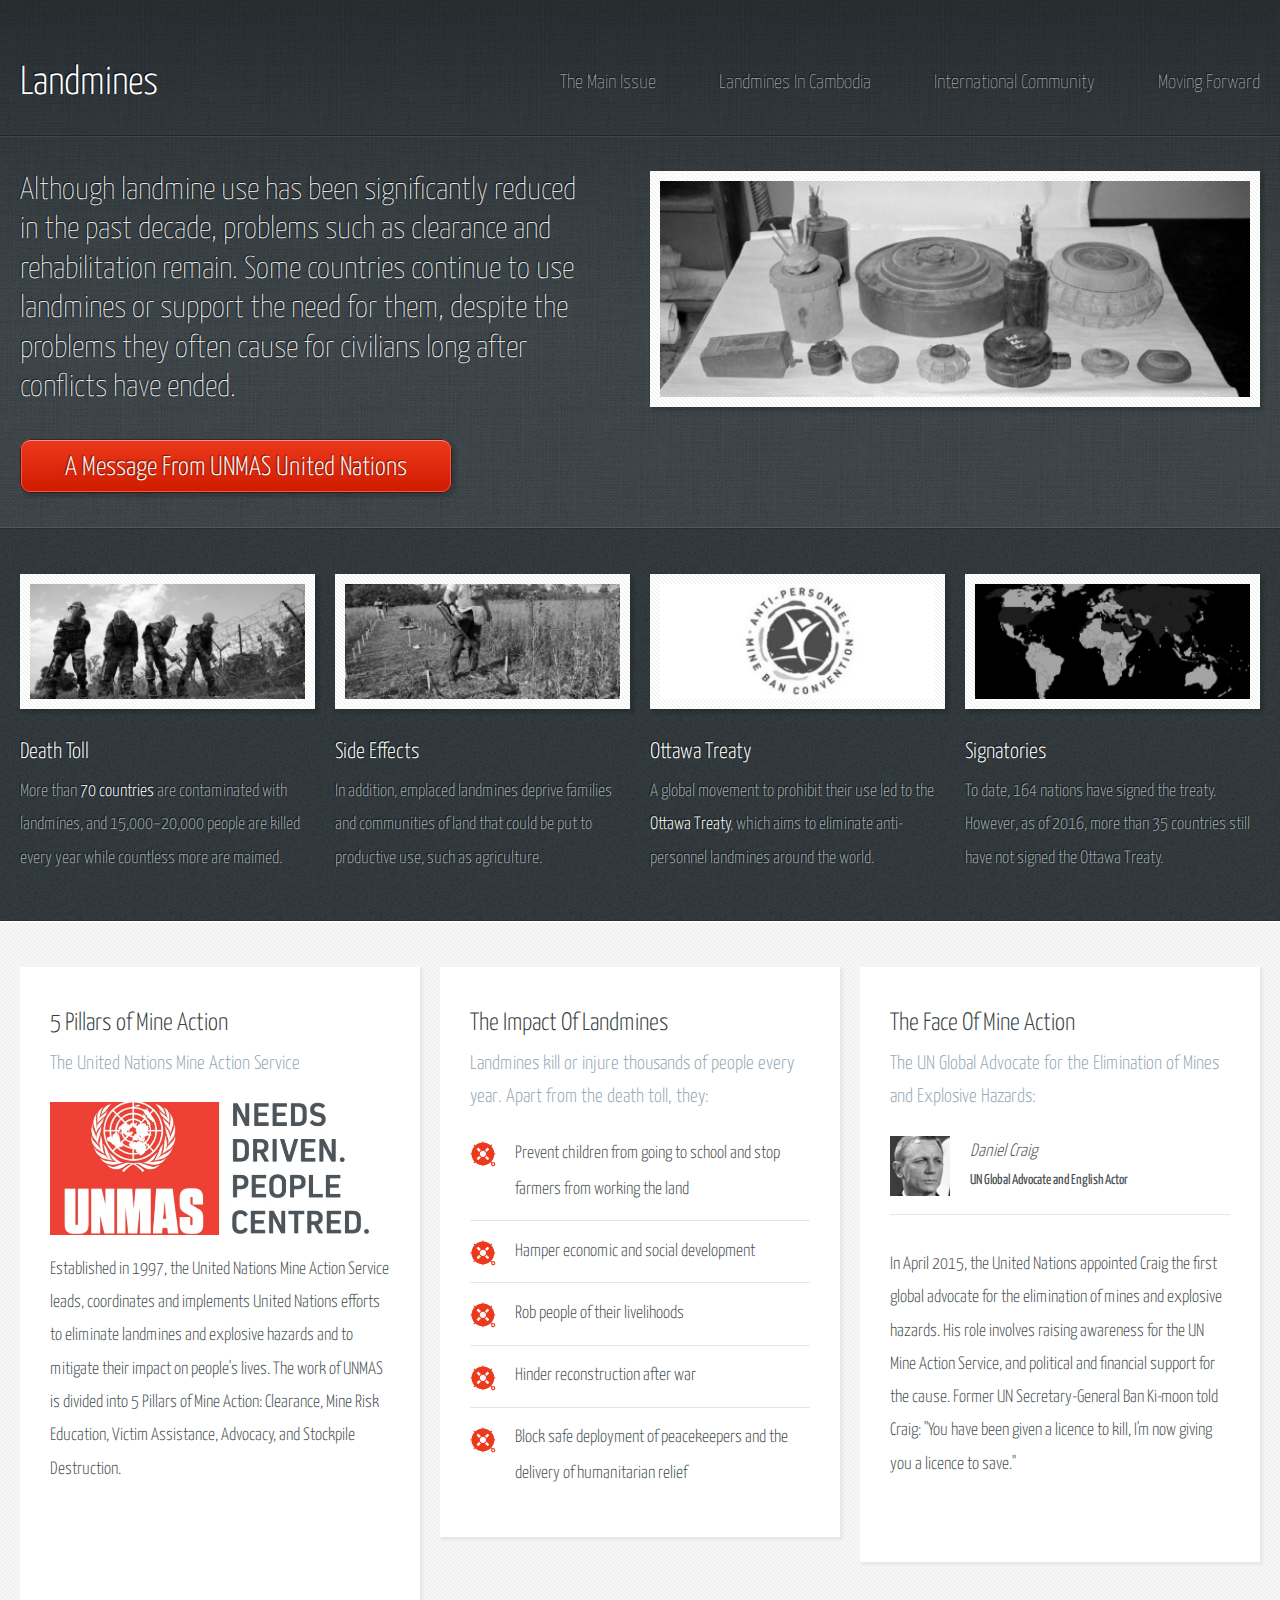
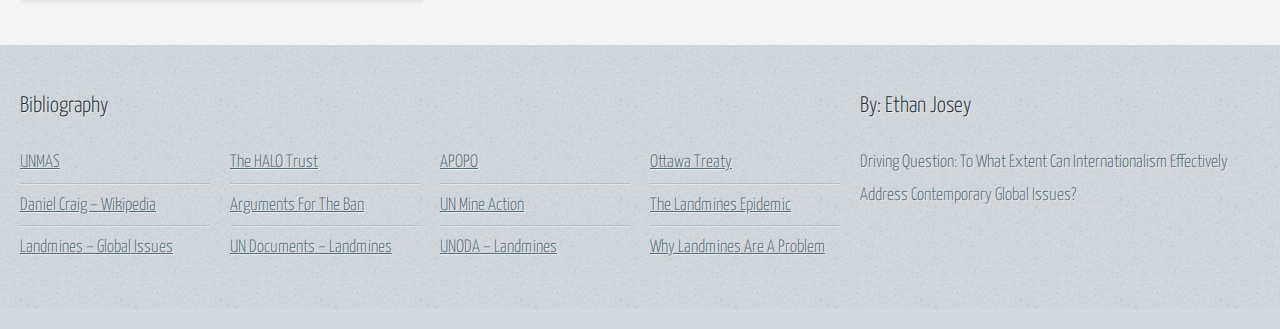
==== index.html @ 66ff3d26 "Add files via upload" ====
<!DOCTYPE HTML>
<html>
	<head>
		<title>Solving World Issues | Landmines</title>
		<meta charset="utf-8" />
		<meta name="viewport" content="width=device-width, initial-scale=1, user-scalable=no" />
		<link rel="stylesheet" href="assets/css/main.css" />
	</head>
	<body>
		<div id="page-wrapper">

			<!-- Header -->
				<section id="header">
					<div class="container">
						<div class="row">
							<div class="col-12">

								<!-- Logo -->
									<h1><a href="index.html" id="logo">Landmines</a></h1>

								<!-- Nav -->
									<nav id="nav">
										<a href="the-main-issue.html">The Main Issue</a>
										<a href="landmines-in-cambodia.html">Landmines In Cambodia</a>
										<a href="international-community.html">International Community</a>
										<a href="moving-forward.html">Moving Forward</a>
									</nav>

							</div>
						</div>
					</div>
					<div id="banner">
						<div class="container">
							<div class="row">
								<div class="col-6 col-12-medium">

									<!-- Banner Copy -->
										<p>Although landmine use has been significantly reduced in the past decade, problems such as clearance and rehabilitation remain. Some countries continue to use landmines or support the need for them, despite the problems they often cause for civilians long after conflicts have ended. </p>
										<a href="https://youtu.be/LcWiyvxpkwE" class="button-large">A Message From UNMAS United Nations</a>

								</div>
								<div class="col-6 col-12-medium imp-medium">

									<!-- Banner Image -->
										<a href="#" class="bordered-feature-image"><img src="images/banner.jpg" alt="" /></a>

								</div>
							</div>
						</div>
					</div>
				</section>

			<!-- Features -->
				<section id="features">
					<div class="container">
						<div class="row">
							<div class="col-3 col-6-medium col-12-small">

								<!-- Feature #1 -->
									<section>
										<a href="#" class="bordered-feature-image"><img src="images/pic01.jpg" alt="" /></a>
										<h2>Death Toll</h2>
										<p>
											More than <strong>70 countries</strong> are contaminated with landmines, and 15,000–20,000 people are killed every year while countless more are maimed.
										</p>
									</section>

							</div>
							<div class="col-3 col-6-medium col-12-small">

								<!-- Feature #2 -->
									<section>
										<a href="#" class="bordered-feature-image"><img src="images/pic02.jpg" alt="" /></a>
										<h2>Side Effects</h2>
										<p>
											In addition, emplaced landmines deprive families and communities of land that could be put to productive use, such as agriculture.
										</p>
									</section>

							</div>
							<div class="col-3 col-6-medium col-12-small">

								<!-- Feature #3 -->
									<section>
										<a href="#" class="bordered-feature-image"><img src="images/pic03.jpg" alt="" /></a>
										<h2>Ottawa Treaty</h2>
										<p>
											A global movement to prohibit their use led to the <strong>Ottawa Treaty</strong>, which aims to eliminate anti-personnel landmines around the world. 
										</p>
									</section>

							</div>
							<div class="col-3 col-6-medium col-12-small">

								<!-- Feature #4 -->
									<section>
										<a href="#" class="bordered-feature-image"><img src="images/pic04.jpg" alt="" /></a>
										<h2>Signatories</h2>
										<p>
											To date, 164 nations have signed the treaty. However, as of 2016, more than 35 countries still have not signed the Ottawa Treaty.
										</p>
									</section>

							</div>
						</div>
					</div>
				</section>

			<!-- Content -->
				<section id="content">
					<div class="container">
						<div class="row aln-center">
							<div class="col-4 col-12-medium">

								<!-- Box #1 -->
									<section>
										<header>
											<h2>5 Pillars of Mine Action</h2>
											<h3>The United Nations Mine Action Service</h3>
										</header>
										<a href="#" class="feature-image"><img src="images/pic05.jpg" alt="" /></a>
										<p>
											Established in 1997, the United Nations Mine Action Service leads, coordinates and implements United Nations efforts to eliminate landmines and explosive hazards and to mitigate their impact on people's lives. The work of UNMAS is divided into 5 Pillars of Mine Action: Clearance, Mine Risk Education, Victim Assistance, Advocacy, and Stockpile Destruction.
										</p>
										</br>
									</section>

							</div>
							<div class="col-4 col-6-medium col-12-small">

								<!-- Box #2 -->
									<section>
										<header>
											<h2>The Impact Of Landmines</h2>
											<h3>Landmines kill or injure thousands of people every year. Apart from the death toll, they: </h3>
										</header>
										<ul class="check-list">
											<li>Prevent children from going to school and stop farmers from working the land</li>
											<li>Hamper economic and social development</li>
											<li>Rob people of their livelihoods</li>
											<li>Hinder reconstruction after war</li>
											<li>Block safe deployment of peacekeepers and the delivery of humanitarian relief</li>
										</ul>
									</section>

							</div>
							<div class="col-4 col-6-medium col-12-small">

								<!-- Box #3 -->
									<section>
										<header>
											<h2>The Face Of Mine Action</h2>
											<h3>The UN Global Advocate for the Elimination of Mines and Explosive Hazards:</h3>
										</header>
										<ul class="quote-list">
											<li>
												<img src="images/pic06.jpg" alt="" />
												<p>Daniel Craig</p>
												<span>UN Global Advocate and English Actor</span>
											</li>
											</br>
											<p>
											In April 2015, the United Nations appointed Craig the first global advocate for the elimination of mines and explosive hazards. His role involves raising awareness for the UN Mine Action Service, and political and financial support for the cause. Former UN Secretary-General Ban Ki-moon told Craig: "You have been given a licence to kill, I'm now giving you a licence to save."
											</p>
										</ul>
									</section>

							</div>
						</div>
					</div>
				</section>

			<!-- Footer -->
				<section id="footer">
					<div class="container">
						<div class="row">
							<div class="col-8 col-12-medium">

								<!-- Links -->
									<section>
										<h2>Bibliography</h2>
										<div>
											<div class="row">
												<div class="col-3 col-12-small">
													<ul class="link-list last-child">
														<li><a href="https://unmas.org/en">UNMAS</a></li>
														<li><a href="https://en.wikipedia.org/wiki/Daniel_Craig">Daniel Craig – Wikipedia</a></li>
														<li><a href="http://www.globalissues.org/article/79/landmines">Landmines – Global Issues</a></li>
													</ul>
												</div>
												<div class="col-3 col-12-small">
													<ul class="link-list last-child">
														<li><a href="https://www.halotrust.org/where-we-work/south-asia/cambodia/">The HALO Trust</a></li>
														<li><a href="http://www.icbl.org/en-gb/problem/arguments-for-the-ban.aspx">Arguments For The Ban</a></li>
														<li><a href="https://research.un.org/en/mines/un-documents">UN Documents – Landmines</a></li>

													</ul>
												</div>
												<div class="col-3 col-12-small">
													<ul class="link-list last-child">
														<li><a href="https://www.apopo.org/en">APOPO</a></li>
														<li><a href="https://peacekeeping.un.org/en/mine-action">UN Mine Action</a></li>
														<li><a href="https://www.un.org/disarmament/convarms/landmines/">UNODA – Landmines</a></li>

													</ul>
												</div>
												<div class="col-3 col-12-small">
													<ul class="link-list last-child">
														<li><a href="https://www.thecanadianencyclopedia.ca/en/article/ottawa-treaty">Ottawa Treaty</a></li>
														<li><a href="https://www.icrc.org/en/doc/resources/documents/misc/57jn3t.htm">The Landmines Epidemic</a></li>
														<li><a href="http://www.icbl.org/en-gb/problem/why-landmines-are-still-a-problem.aspx">Why Landmines Are A Problem</a></li>


													</ul>
												</div>
											</div>
										</div>
									</section>

							</div>
							<div class="col-4 col-12-medium imp-medium">

								<!-- Blurb -->
									<section>
										<h2>By: Ethan Josey</h2>
										<p>
											Driving Question: To What Extent Can Internationalism Effectively Address Contemporary Global Issues?
										</p>
									</section>

							</div>
						</div>
					</div>
				</section>

		</div>

		<!-- Scripts -->
			<script src="assets/js/jquery.min.js"></script>
			<script src="assets/js/browser.min.js"></script>
			<script src="assets/js/breakpoints.min.js"></script>
			<script src="assets/js/util.js"></script>
			<script src="assets/js/main.js"></script>

	</body>
</html>
---- assets/css/main.css ----
@import url("https://fonts.googleapis.com/css?family=Yanone+Kaffeesatz:400,300,200");


html, body, div, span, applet, object,
iframe, h1, h2, h3, h4, h5, h6, p, blockquote,
pre, a, abbr, acronym, address, big, cite,
code, del, dfn, em, img, ins, kbd, q, s, samp,
small, strike, strong, sub, sup, tt, var, b,
u, i, center, dl, dt, dd, ol, ul, li, fieldset,
form, label, legend, table, caption, tbody,
tfoot, thead, tr, th, td, article, aside,
canvas, details, embed, figure, figcaption,
footer, header, hgroup, menu, nav, output, ruby,
section, summary, time, mark, audio, video {
	margin: 0;
	padding: 0;
	border: 0;
	font-size: 100%;
	font: inherit;
	vertical-align: baseline;}

article, aside, details, figcaption, figure,
footer, header, hgroup, menu, nav, section {
	display: block;}

br {
   display: block;
   margin: 15px 0;
}

body {
	line-height: 1;
}

ol, ul {
	list-style: none;
}

blockquote, q {
	quotes: none;
}

	blockquote:before, blockquote:after, q:before, q:after {
		content: '';
		content: none;
	}

table {
	border-collapse: collapse;
	border-spacing: 0;
}

body {
	-webkit-text-size-adjust: none;
}

mark {
	background-color: transparent;
	color: inherit;
}

input::-moz-focus-inner {
	border: 0;
	padding: 0;
}

input, select, textarea {
	-moz-appearance: none;
	-webkit-appearance: none;
	-ms-appearance: none;
	appearance: none;
}

/* Basic */

	html {
		box-sizing: border-box;
	}

	*, *:before, *:after {
		box-sizing: inherit;
	}

	body {
		background: #D4D9DD url("images/bg03.jpg");
		color: #474f51;
		font-size: 13.5pt;
		font-family: 'Yanone Kaffeesatz';
		line-height: 1.85em;
		font-weight: 300;
	}

	input, textarea, select {
		color: #474f51;
		font-size: 13.5pt;
		font-family: 'Yanone Kaffeesatz';
		line-height: 1.85em;
		font-weight: 300;
	}

	ul, ol, p, dl {
		margin: 0 0 2em 0;
	}

	a {
		text-decoration: underline;
	}

		a:hover {
			text-decoration: none;
		}

	section > :last-child,
	section:last-child,
	.last-child {
		margin-bottom: 0 !important;
	}

	.center {
  display: block;
  margin-left: auto;
  margin-right: auto;
  width: 50%;
}

/* Container */

	.container {
		margin: 0 auto;
		max-width: 100%;
		width: 1200px;
	}

		@media screen and (max-width: 1680px) {

			.container {
				width: 1200px;
			}

		}

		@media screen and (max-width: 1280px) {

			.container {
				width: calc(100% - 40px);
			}

		}

		@media screen and (max-width: 980px) {

			.container {
				width: calc(100% - 50px);
			}

		}

		@media screen and (max-width: 736px) {

			.container {
				width: calc(100% - 40px);
			}

		}

/* Row */

	.row {
		display: flex;
		flex-wrap: wrap;
		box-sizing: border-box;
		align-items: stretch;
	}

		.row > * {
			box-sizing: border-box;
		}

		.row.gtr-uniform > * > :last-child {
			margin-bottom: 0;
		}

		.row.aln-left {
			justify-content: flex-start;
		}

		.row.aln-center {
			justify-content: center;
		}

		.row.aln-right {
			justify-content: flex-end;
		}

		.row.aln-top {
			align-items: flex-start;
		}

		.row.aln-middle {
			align-items: center;
		}

		.row.aln-bottom {
			align-items: flex-end;
		}

		.row > .imp {
			order: -1;
		}

		.row > .col-1 {
			width: 8.3333333333%;
		}

		.row > .off-1 {
			margin-left: 8.3333333333%;
		}

		.row > .col-2 {
			width: 16.6666666667%;
		}

		.row > .off-2 {
			margin-left: 16.6666666667%;
		}

		.row > .col-3 {
			width: 25%;
		}

		.row > .off-3 {
			margin-left: 25%;
		}

		.row > .col-4 {
			width: 33.3333333333%;
		}

		.row > .off-4 {
			margin-left: 33.3333333333%;
		}

		.row > .col-5 {
			width: 41.6666666667%;
		}

		.row > .off-5 {
			margin-left: 41.6666666667%;
		}

		.row > .col-6 {
			width: 50%;
		}

		.row > .off-6 {
			margin-left: 50%;
		}

		.row > .col-7 {
			width: 58.3333333333%;
		}

		.row > .off-7 {
			margin-left: 58.3333333333%;
		}

		.row > .col-8 {
			width: 66.6666666667%;
		}

		.row > .off-8 {
			margin-left: 66.6666666667%;
		}

		.row > .col-9 {
			width: 75%;
		}

		.row > .off-9 {
			margin-left: 75%;
		}

		.row > .col-10 {
			width: 83.3333333333%;
		}

		.row > .off-10 {
			margin-left: 83.3333333333%;
		}

		.row > .col-11 {
			width: 91.6666666667%;
		}

		.row > .off-11 {
			margin-left: 91.6666666667%;
		}

		.row > .col-12 {
			width: 100%;
		}

		.row > .off-12 {
			margin-left: 100%;
		}

		.row.gtr-0 {
			margin-top: 0px;
			margin-left: 0px;
		}

			.row.gtr-0 > * {
				padding: 0px 0 0 0px;
			}

			.row.gtr-0.gtr-uniform {
				margin-top: 0px;
			}

				.row.gtr-0.gtr-uniform > * {
					padding-top: 0px;
				}

		.row.gtr-25 {
			margin-top: -6.25px;
			margin-left: -6.25px;
		}

			.row.gtr-25 > * {
				padding: 6.25px 0 0 6.25px;
			}

			.row.gtr-25.gtr-uniform {
				margin-top: -6.25px;
			}

				.row.gtr-25.gtr-uniform > * {
					padding-top: 6.25px;
				}

		.row.gtr-50 {
			margin-top: -12.5px;
			margin-left: -12.5px;
		}

			.row.gtr-50 > * {
				padding: 12.5px 0 0 12.5px;
			}

			.row.gtr-50.gtr-uniform {
				margin-top: -12.5px;
			}

				.row.gtr-50.gtr-uniform > * {
					padding-top: 12.5px;
				}

		.row {
			margin-top: -25px;
			margin-left: -25px;
		}

			.row > * {
				padding: 25px 0 0 25px;
			}

			.row.gtr-uniform {
				margin-top: -25px;
			}

				.row.gtr-uniform > * {
					padding-top: 25px;
				}

		.row.gtr-150 {
			margin-top: -37.5px;
			margin-left: -37.5px;
		}

			.row.gtr-150 > * {
				padding: 37.5px 0 0 37.5px;
			}

			.row.gtr-150.gtr-uniform {
				margin-top: -37.5px;
			}

				.row.gtr-150.gtr-uniform > * {
					padding-top: 37.5px;
				}

		.row.gtr-200 {
			margin-top: -50px;
			margin-left: -50px;
		}

			.row.gtr-200 > * {
				padding: 50px 0 0 50px;
			}

			.row.gtr-200.gtr-uniform {
				margin-top: -50px;
			}

				.row.gtr-200.gtr-uniform > * {
					padding-top: 50px;
				}

		@media screen and (max-width: 1680px) {

			.row {
				display: flex;
				flex-wrap: wrap;
				box-sizing: border-box;
				align-items: stretch;
			}

				.row > * {
					box-sizing: border-box;
				}

				.row.gtr-uniform > * > :last-child {
					margin-bottom: 0;
				}

				.row.aln-left {
					justify-content: flex-start;
				}

				.row.aln-center {
					justify-content: center;
				}

				.row.aln-right {
					justify-content: flex-end;
				}

				.row.aln-top {
					align-items: flex-start;
				}

				.row.aln-middle {
					align-items: center;
				}

				.row.aln-bottom {
					align-items: flex-end;
				}

				.row > .imp-xlarge {
					order: -1;
				}

				.row > .col-1-xlarge {
					width: 8.3333333333%;
				}

				.row > .off-1-xlarge {
					margin-left: 8.3333333333%;
				}

				.row > .col-2-xlarge {
					width: 16.6666666667%;
				}

				.row > .off-2-xlarge {
					margin-left: 16.6666666667%;
				}

				.row > .col-3-xlarge {
					width: 25%;
				}

				.row > .off-3-xlarge {
					margin-left: 25%;
				}

				.row > .col-4-xlarge {
					width: 33.3333333333%;
				}

				.row > .off-4-xlarge {
					margin-left: 33.3333333333%;
				}

				.row > .col-5-xlarge {
					width: 41.6666666667%;
				}

				.row > .off-5-xlarge {
					margin-left: 41.6666666667%;
				}

				.row > .col-6-xlarge {
					width: 50%;
				}

				.row > .off-6-xlarge {
					margin-left: 50%;
				}

				.row > .col-7-xlarge {
					width: 58.3333333333%;
				}

				.row > .off-7-xlarge {
					margin-left: 58.3333333333%;
				}

				.row > .col-8-xlarge {
					width: 66.6666666667%;
				}

				.row > .off-8-xlarge {
					margin-left: 66.6666666667%;
				}

				.row > .col-9-xlarge {
					width: 75%;
				}

				.row > .off-9-xlarge {
					margin-left: 75%;
				}

				.row > .col-10-xlarge {
					width: 83.3333333333%;
				}

				.row > .off-10-xlarge {
					margin-left: 83.3333333333%;
				}

				.row > .col-11-xlarge {
					width: 91.6666666667%;
				}

				.row > .off-11-xlarge {
					margin-left: 91.6666666667%;
				}

				.row > .col-12-xlarge {
					width: 100%;
				}

				.row > .off-12-xlarge {
					margin-left: 100%;
				}

				.row.gtr-0 {
					margin-top: 0px;
					margin-left: 0px;
				}

					.row.gtr-0 > * {
						padding: 0px 0 0 0px;
					}

					.row.gtr-0.gtr-uniform {
						margin-top: 0px;
					}

						.row.gtr-0.gtr-uniform > * {
							padding-top: 0px;
						}

				.row.gtr-25 {
					margin-top: -6.25px;
					margin-left: -6.25px;
				}

					.row.gtr-25 > * {
						padding: 6.25px 0 0 6.25px;
					}

					.row.gtr-25.gtr-uniform {
						margin-top: -6.25px;
					}

						.row.gtr-25.gtr-uniform > * {
							padding-top: 6.25px;
						}

				.row.gtr-50 {
					margin-top: -12.5px;
					margin-left: -12.5px;
				}

					.row.gtr-50 > * {
						padding: 12.5px 0 0 12.5px;
					}

					.row.gtr-50.gtr-uniform {
						margin-top: -12.5px;
					}

						.row.gtr-50.gtr-uniform > * {
							padding-top: 12.5px;
						}

				.row {
					margin-top: -25px;
					margin-left: -25px;
				}

					.row > * {
						padding: 25px 0 0 25px;
					}

					.row.gtr-uniform {
						margin-top: -25px;
					}

						.row.gtr-uniform > * {
							padding-top: 25px;
						}

				.row.gtr-150 {
					margin-top: -37.5px;
					margin-left: -37.5px;
				}

					.row.gtr-150 > * {
						padding: 37.5px 0 0 37.5px;
					}

					.row.gtr-150.gtr-uniform {
						margin-top: -37.5px;
					}

						.row.gtr-150.gtr-uniform > * {
							padding-top: 37.5px;
						}

				.row.gtr-200 {
					margin-top: -50px;
					margin-left: -50px;
				}

					.row.gtr-200 > * {
						padding: 50px 0 0 50px;
					}

					.row.gtr-200.gtr-uniform {
						margin-top: -50px;
					}

						.row.gtr-200.gtr-uniform > * {
							padding-top: 50px;
						}

		}

		@media screen and (max-width: 1280px) {

			.row {
				display: flex;
				flex-wrap: wrap;
				box-sizing: border-box;
				align-items: stretch;
			}

				.row > * {
					box-sizing: border-box;
				}

				.row.gtr-uniform > * > :last-child {
					margin-bottom: 0;
				}

				.row.aln-left {
					justify-content: flex-start;
				}

				.row.aln-center {
					justify-content: center;
				}

				.row.aln-right {
					justify-content: flex-end;
				}

				.row.aln-top {
					align-items: flex-start;
				}

				.row.aln-middle {
					align-items: center;
				}

				.row.aln-bottom {
					align-items: flex-end;
				}

				.row > .imp-large {
					order: -1;
				}

				.row > .col-1-large {
					width: 8.3333333333%;
				}

				.row > .off-1-large {
					margin-left: 8.3333333333%;
				}

				.row > .col-2-large {
					width: 16.6666666667%;
				}

				.row > .off-2-large {
					margin-left: 16.6666666667%;
				}

				.row > .col-3-large {
					width: 25%;
				}

				.row > .off-3-large {
					margin-left: 25%;
				}

				.row > .col-4-large {
					width: 33.3333333333%;
				}

				.row > .off-4-large {
					margin-left: 33.3333333333%;
				}

				.row > .col-5-large {
					width: 41.6666666667%;
				}

				.row > .off-5-large {
					margin-left: 41.6666666667%;
				}

				.row > .col-6-large {
					width: 50%;
				}

				.row > .off-6-large {
					margin-left: 50%;
				}

				.row > .col-7-large {
					width: 58.3333333333%;
				}

				.row > .off-7-large {
					margin-left: 58.3333333333%;
				}

				.row > .col-8-large {
					width: 66.6666666667%;
				}

				.row > .off-8-large {
					margin-left: 66.6666666667%;
				}

				.row > .col-9-large {
					width: 75%;
				}

				.row > .off-9-large {
					margin-left: 75%;
				}

				.row > .col-10-large {
					width: 83.3333333333%;
				}

				.row > .off-10-large {
					margin-left: 83.3333333333%;
				}

				.row > .col-11-large {
					width: 91.6666666667%;
				}

				.row > .off-11-large {
					margin-left: 91.6666666667%;
				}

				.row > .col-12-large {
					width: 100%;
				}

				.row > .off-12-large {
					margin-left: 100%;
				}

				.row.gtr-0 {
					margin-top: 0px;
					margin-left: 0px;
				}

					.row.gtr-0 > * {
						padding: 0px 0 0 0px;
					}

					.row.gtr-0.gtr-uniform {
						margin-top: 0px;
					}

						.row.gtr-0.gtr-uniform > * {
							padding-top: 0px;
						}

				.row.gtr-25 {
					margin-top: -5px;
					margin-left: -5px;
				}

					.row.gtr-25 > * {
						padding: 5px 0 0 5px;
					}

					.row.gtr-25.gtr-uniform {
						margin-top: -5px;
					}

						.row.gtr-25.gtr-uniform > * {
							padding-top: 5px;
						}

				.row.gtr-50 {
					margin-top: -10px;
					margin-left: -10px;
				}

					.row.gtr-50 > * {
						padding: 10px 0 0 10px;
					}

					.row.gtr-50.gtr-uniform {
						margin-top: -10px;
					}

						.row.gtr-50.gtr-uniform > * {
							padding-top: 10px;
						}

				.row {
					margin-top: -20px;
					margin-left: -20px;
				}

					.row > * {
						padding: 20px 0 0 20px;
					}

					.row.gtr-uniform {
						margin-top: -20px;
					}

						.row.gtr-uniform > * {
							padding-top: 20px;
						}

				.row.gtr-150 {
					margin-top: -30px;
					margin-left: -30px;
				}

					.row.gtr-150 > * {
						padding: 30px 0 0 30px;
					}

					.row.gtr-150.gtr-uniform {
						margin-top: -30px;
					}

						.row.gtr-150.gtr-uniform > * {
							padding-top: 30px;
						}

				.row.gtr-200 {
					margin-top: -40px;
					margin-left: -40px;
				}

					.row.gtr-200 > * {
						padding: 40px 0 0 40px;
					}

					.row.gtr-200.gtr-uniform {
						margin-top: -40px;
					}

						.row.gtr-200.gtr-uniform > * {
							padding-top: 40px;
						}

		}

		@media screen and (max-width: 980px) {

			.row {
				display: flex;
				flex-wrap: wrap;
				box-sizing: border-box;
				align-items: stretch;
			}

				.row > * {
					box-sizing: border-box;
				}

				.row.gtr-uniform > * > :last-child {
					margin-bottom: 0;
				}

				.row.aln-left {
					justify-content: flex-start;
				}

				.row.aln-center {
					justify-content: center;
				}

				.row.aln-right {
					justify-content: flex-end;
				}

				.row.aln-top {
					align-items: flex-start;
				}

				.row.aln-middle {
					align-items: center;
				}

				.row.aln-bottom {
					align-items: flex-end;
				}

				.row > .imp-medium {
					order: -1;
				}

				.row > .col-1-medium {
					width: 8.3333333333%;
				}

				.row > .off-1-medium {
					margin-left: 8.3333333333%;
				}

				.row > .col-2-medium {
					width: 16.6666666667%;
				}

				.row > .off-2-medium {
					margin-left: 16.6666666667%;
				}

				.row > .col-3-medium {
					width: 25%;
				}

				.row > .off-3-medium {
					margin-left: 25%;
				}

				.row > .col-4-medium {
					width: 33.3333333333%;
				}

				.row > .off-4-medium {
					margin-left: 33.3333333333%;
				}

				.row > .col-5-medium {
					width: 41.6666666667%;
				}

				.row > .off-5-medium {
					margin-left: 41.6666666667%;
				}

				.row > .col-6-medium {
					width: 50%;
				}

				.row > .off-6-medium {
					margin-left: 50%;
				}

				.row > .col-7-medium {
					width: 58.3333333333%;
				}

				.row > .off-7-medium {
					margin-left: 58.3333333333%;
				}

				.row > .col-8-medium {
					width: 66.6666666667%;
				}

				.row > .off-8-medium {
					margin-left: 66.6666666667%;
				}

				.row > .col-9-medium {
					width: 75%;
				}

				.row > .off-9-medium {
					margin-left: 75%;
				}

				.row > .col-10-medium {
					width: 83.3333333333%;
				}

				.row > .off-10-medium {
					margin-left: 83.3333333333%;
				}

				.row > .col-11-medium {
					width: 91.6666666667%;
				}

				.row > .off-11-medium {
					margin-left: 91.6666666667%;
				}

				.row > .col-12-medium {
					width: 100%;
				}

				.row > .off-12-medium {
					margin-left: 100%;
				}

				.row.gtr-0 {
					margin-top: 0px;
					margin-left: 0px;
				}

					.row.gtr-0 > * {
						padding: 0px 0 0 0px;
					}

					.row.gtr-0.gtr-uniform {
						margin-top: 0px;
					}

						.row.gtr-0.gtr-uniform > * {
							padding-top: 0px;
						}

				.row.gtr-25 {
					margin-top: -6.25px;
					margin-left: -6.25px;
				}

					.row.gtr-25 > * {
						padding: 6.25px 0 0 6.25px;
					}

					.row.gtr-25.gtr-uniform {
						margin-top: -6.25px;
					}

						.row.gtr-25.gtr-uniform > * {
							padding-top: 6.25px;
						}

				.row.gtr-50 {
					margin-top: -12.5px;
					margin-left: -12.5px;
				}

					.row.gtr-50 > * {
						padding: 12.5px 0 0 12.5px;
					}

					.row.gtr-50.gtr-uniform {
						margin-top: -12.5px;
					}

						.row.gtr-50.gtr-uniform > * {
							padding-top: 12.5px;
						}

				.row {
					margin-top: -25px;
					margin-left: -25px;
				}

					.row > * {
						padding: 25px 0 0 25px;
					}

					.row.gtr-uniform {
						margin-top: -25px;
					}

						.row.gtr-uniform > * {
							padding-top: 25px;
						}

				.row.gtr-150 {
					margin-top: -37.5px;
					margin-left: -37.5px;
				}

					.row.gtr-150 > * {
						padding: 37.5px 0 0 37.5px;
					}

					.row.gtr-150.gtr-uniform {
						margin-top: -37.5px;
					}

						.row.gtr-150.gtr-uniform > * {
							padding-top: 37.5px;
						}

				.row.gtr-200 {
					margin-top: -50px;
					margin-left: -50px;
				}

					.row.gtr-200 > * {
						padding: 50px 0 0 50px;
					}

					.row.gtr-200.gtr-uniform {
						margin-top: -50px;
					}

						.row.gtr-200.gtr-uniform > * {
							padding-top: 50px;
						}

		}

		@media screen and (max-width: 736px) {

			.row {
				display: flex;
				flex-wrap: wrap;
				box-sizing: border-box;
				align-items: stretch;
			}

				.row > * {
					box-sizing: border-box;
				}

				.row.gtr-uniform > * > :last-child {
					margin-bottom: 0;
				}

				.row.aln-left {
					justify-content: flex-start;
				}

				.row.aln-center {
					justify-content: center;
				}

				.row.aln-right {
					justify-content: flex-end;
				}

				.row.aln-top {
					align-items: flex-start;
				}

				.row.aln-middle {
					align-items: center;
				}

				.row.aln-bottom {
					align-items: flex-end;
				}

				.row > .imp-small {
					order: -1;
				}

				.row > .col-1-small {
					width: 8.3333333333%;
				}

				.row > .off-1-small {
					margin-left: 8.3333333333%;
				}

				.row > .col-2-small {
					width: 16.6666666667%;
				}

				.row > .off-2-small {
					margin-left: 16.6666666667%;
				}

				.row > .col-3-small {
					width: 25%;
				}

				.row > .off-3-small {
					margin-left: 25%;
				}

				.row > .col-4-small {
					width: 33.3333333333%;
				}

				.row > .off-4-small {
					margin-left: 33.3333333333%;
				}

				.row > .col-5-small {
					width: 41.6666666667%;
				}

				.row > .off-5-small {
					margin-left: 41.6666666667%;
				}

				.row > .col-6-small {
					width: 50%;
				}

				.row > .off-6-small {
					margin-left: 50%;
				}

				.row > .col-7-small {
					width: 58.3333333333%;
				}

				.row > .off-7-small {
					margin-left: 58.3333333333%;
				}

				.row > .col-8-small {
					width: 66.6666666667%;
				}

				.row > .off-8-small {
					margin-left: 66.6666666667%;
				}

				.row > .col-9-small {
					width: 75%;
				}

				.row > .off-9-small {
					margin-left: 75%;
				}

				.row > .col-10-small {
					width: 83.3333333333%;
				}

				.row > .off-10-small {
					margin-left: 83.3333333333%;
				}

				.row > .col-11-small {
					width: 91.6666666667%;
				}

				.row > .off-11-small {
					margin-left: 91.6666666667%;
				}

				.row > .col-12-small {
					width: 100%;
				}

				.row > .off-12-small {
					margin-left: 100%;
				}

				.row.gtr-0 {
					margin-top: 0px;
					margin-left: 0px;
				}

					.row.gtr-0 > * {
						padding: 0px 0 0 0px;
					}

					.row.gtr-0.gtr-uniform {
						margin-top: 0px;
					}

						.row.gtr-0.gtr-uniform > * {
							padding-top: 0px;
						}

				.row.gtr-25 {
					margin-top: -5px;
					margin-left: -5px;
				}

					.row.gtr-25 > * {
						padding: 5px 0 0 5px;
					}

					.row.gtr-25.gtr-uniform {
						margin-top: -5px;
					}

						.row.gtr-25.gtr-uniform > * {
							padding-top: 5px;
						}

				.row.gtr-50 {
					margin-top: -10px;
					margin-left: -10px;
				}

					.row.gtr-50 > * {
						padding: 10px 0 0 10px;
					}

					.row.gtr-50.gtr-uniform {
						margin-top: -10px;
					}

						.row.gtr-50.gtr-uniform > * {
							padding-top: 10px;
						}

				.row {
					margin-top: -20px;
					margin-left: -20px;
				}

					.row > * {
						padding: 20px 0 0 20px;
					}

					.row.gtr-uniform {
						margin-top: -20px;
					}

						.row.gtr-uniform > * {
							padding-top: 20px;
						}

				.row.gtr-150 {
					margin-top: -30px;
					margin-left: -30px;
				}

					.row.gtr-150 > * {
						padding: 30px 0 0 30px;
					}

					.row.gtr-150.gtr-uniform {
						margin-top: -30px;
					}

						.row.gtr-150.gtr-uniform > * {
							padding-top: 30px;
						}

				.row.gtr-200 {
					margin-top: -40px;
					margin-left: -40px;
				}

					.row.gtr-200 > * {
						padding: 40px 0 0 40px;
					}

					.row.gtr-200.gtr-uniform {
						margin-top: -40px;
					}

						.row.gtr-200.gtr-uniform > * {
							padding-top: 40px;
						}

		}

/* Multi-use */

	.link-list li {
		padding: 0.2em 0 0.2em 0;
	}

		.link-list li:first-child {
			padding-top: 0 !important;
			border-top: 0 !important;
		}

		.link-list li:last-child {
			padding-bottom: 0 !important;
			border-bottom: 0 !important;
		}

	.quote-list li {
		padding: 1em 0 1em 0;
		overflow: hidden;
	}

		.quote-list li:first-child {
			padding-top: 0 !important;
			border-top: 0 !important;
		}

		.quote-list li:last-child {
			padding-bottom: 0 !important;
			border-bottom: 0 !important;
		}

		.quote-list li img {
			float: left;
		}

		.quote-list li p {
			margin: 0 0 0 90px;
			font-size: 1.2em;
			font-style: italic;
		}

		.quote-list li span {
			display: block;
			margin-left: 90px;
			font-size: 0.9em;
			font-weight: 400;
		}

	.check-list li {
		padding: 0.7em 0 0.7em 45px;
		font-size: 1.2em;
		background: url("images/icon-checkmark.png") 0px 1.05em no-repeat;
	}

		.check-list li:first-child {
			padding-top: 0 !important;
			border-top: 0 !important;
			background-position: 0 0.3em;
		}

		.check-list li:last-child {
			padding-bottom: 0 !important;
			border-bottom: 0 !important;
		}

	.feature-image {
		display: block;
		margin: 0 0 2em 0;
		outline: 0;
	}

		.feature-image img {
			display: block;
			width: 100%;
		}

	.bordered-feature-image {
		display: block;
		background: #fff url("images/bg04.png");
		padding: 10px;
		box-shadow: 3px 3px 3px 1px rgba(0, 0, 0, 0.15);
		margin: 0 0 1.5em 0;
		outline: 0;
	}

		.bordered-feature-image img {
			display: block;
			width: 100%;
		}
	
	.bordered-feature-image2 {
		display: block;
		background: #fff url("images/bg04.png");
		padding: 10px;
		box-shadow: 3px 3px 3px 1px rgba(0, 0, 0, 0.15);
		margin: auto;
		outline: 0;
		width: 50%;
	}

		.bordered-feature-image2 img {
			display: block;
			width: 100%;
		}

	.button-large {
		background-image: -moz-linear-gradient(top, #ed391b, #ce1a00);
		background-image: -webkit-linear-gradient(top, #ed391b, #ce1a00);
		background-image: -ms-linear-gradient(top, #ed391b, #ce1a00);
		background-image: linear-gradient(top, #ed391b, #ce1a00);
		display: inline-block;
		background-color: #ed391b;
		color: #fff;
		text-decoration: none;
		font-size: 1.75em;
		height: 2em;
		line-height: 2.125em;
		font-weight: 300;
		padding: 0 45px;
		outline: 0;
		border-radius: 10px;
		box-shadow: inset 0px 0px 0px 1px rgba(0, 0, 0, 0.75), inset 0px 2px 0px 0px rgba(255, 192, 192, 0.5), inset 0px 0px 0px 2px rgba(255, 96, 96, 0.85), 3px 3px 3px 1px rgba(0, 0, 0, 0.15);
		text-shadow: -1px -1px 1px rgba(0, 0, 0, 0.5);
	}

		.button-large:hover {
			background-image: -moz-linear-gradient(top, #fd492b, #de2a10);
			background-image: -webkit-linear-gradient(top, #fd492b, #de2a10);
			background-image: -ms-linear-gradient(top, #fd492b, #de2a10);
			background-image: linear-gradient(top, #fd492b, #de2a10);
			background-color: #fd492b;
			box-shadow: inset 0px 0px 0px 1px rgba(0, 0, 0, 0.75), inset 0px 2px 0px 0px rgba(255, 192, 192, 0.5), inset 0px 0px 0px 2px rgba(255, 96, 96, 0.85), 3px 3px 3px 1px rgba(0, 0, 0, 0.15);
		}

		.button-large:active {
			background-image: -moz-linear-gradient(top, #ce1a00, #ed391b);
			background-image: -webkit-linear-gradient(top, #ce1a00, #ed391b);
			background-image: -ms-linear-gradient(top, #ce1a00, #ed391b);
			background-image: linear-gradient(top, #ce1a00, #ed391b);
			background-color: #ce1a00;
			box-shadow: inset 0px 0px 0px 1px rgba(0, 0, 0, 0.75), inset 0px 2px 0px 0px rgba(255, 192, 192, 0.5), inset 0px 0px 0px 2px rgba(255, 96, 96, 0.85), 3px 3px 3px 1px rgba(0, 0, 0, 0.15);
		}

/* Header */

	#header {
		position: relative;
		background: #3B4346 url("images/bg01.jpg");
		border-bottom: solid 1px #272d30;
		box-shadow: inset 0px -1px 0px 0px #51575a;
		text-shadow: -1px -1px 1px rgba(0, 0, 0, 0.75);
	}

		#header > .container {
			position: relative;
			min-height: 155px;
		}

		#header h1 {
			position: absolute;
			left: 0;
			bottom: 35px;
			font-size: 2.75em;
		}

			#header h1 a {
				color: #fff;
				text-decoration: none;
			}

		#header nav {
			position: absolute;
			right: 0;
			bottom: 35px;
			font-weight: 200;
		}

			#header nav a {
				color: #c6c8c8;
				text-decoration: none;
				font-size: 1.4em;
				margin-left: 60px;
				outline: 0;
			}

				#header nav a:hover {
					color: #f6f8f8;
				}

		.subpage #header > .container {
			height: 155px;
		}

/* Banner */

	#banner {
		border-top: solid 1px #222628;
		box-shadow: inset 0px 1px 0px 0px #3e484a;
		padding: 35px 0 35px 0;
		color: #fff;
	}

		#banner .bordered-feature-image {
			margin-bottom: 0;
		}

		#banner p {
			font-size: 1.5em;
			font-weight: 200;
			line-height: 1.25em;
			padding-right: 1em;
			margin: 0 0 1em 0;
		}

/* Features */

	#features {
		background: #353D40 url("images/bg02.jpg");
		border-bottom: solid 1px #272e31;
		padding: 45px 0 45px 0;
		text-shadow: -1px -1px 1px rgba(0, 0, 0, 0.75);
		color: #a0a8ab;
	}

		#features h2 {
			font-size: 1.25em;
			color: #fff;
			margin: 0 0 0.25em 0;
		}

		#features a {
			color: #e0e8eb;
		}

		#features strong {
			color: #fff;
		}
		
			#features h4 {
			font-size: 1.25em;
			color: #fff;
			margin: 0 0 0.25em 0;
		}


/* Content */

	#content {
		background: #f7f7f7 url("images/bg04.png");
		border-top: solid 1px #fff;
		padding: 45px 0 45px 0;
	}

		#content section {
			background: #fff;
			padding: 40px 30px 45px 30px;
			box-shadow: 2px 2px 2px 1px rgba(128, 128, 128, 0.1);
			margin: 0 0 25px 0;
		}

		#content h2 {
			font-size: 1.8em;
			color: #373f42;
			margin: 0 0 0.25em 0;
		}
		
		#content h4 {
			font-size: 1.15em;
			color: #373f42;
			margin: 0 0 0.25em 0;
		}


		#content h3 {
			color: #96a9b5;
			font-size: 1.25em;
		}

		#content a {
			color: #ED391B;
		}

		#content header {
			margin: 0 0 2em 0;
		}

		#content .quote-list li {
			border-bottom: solid 1px #e2e6e8;
		}

		#content .link-list li {
			border-bottom: solid 1px #e2e6e8;
		}

		#content .check-list li {
			border-bottom: solid 1px #e2e6e8;
		}

/* Footer */

	#footer {
		padding: 45px 0 45px 0;
		text-shadow: 1px 1px 1px white;
		color: #546b76;
		text-shadow: 1px 1px 0px rgba(255, 255, 255, 0.5);
	}

		#footer h2 {
			font-size: 1.25em;
			color: #212f35;
			margin: 0 0 1em 0;
		}

		#footer a {
			color: #546b76;
		}

		#footer .quote-list li {
			border-top: solid 1px #e0e4e6;
			border-bottom: solid 1px #b5bec3;
		}

		#footer .link-list li {
			border-top: solid 1px #e0e4e6;
			border-bottom: solid 1px #b5bec3;
		}

		#footer .check-list li {
			border-top: solid 1px #e0e4e6;
			border-bottom: solid 1px #b5bec3;
		}

/* Copyright */

	#copyright {
		border-top: solid 1px #b5bec3;
		box-shadow: inset 0px 1px 0px 0px #e0e4e7;
		text-align: center;
		padding: 45px 0 80px 0;
		color: #8d9ca3;
		text-shadow: 1px 1px 0px rgba(255, 255, 255, 0.5);
	}

		#copyright a {
			color: #8d9ca3;
		}

/* Large */

	@media screen and (max-width: 1280px) {

		/* Multi-use */

			.check-list li {
				font-size: 1em;
				line-height: 2em;
			}

			.quote-list li {
				padding: 1em 0 1em 0;
			}

				.quote-list li img {
					width: 60px;
				}

				.quote-list li p {
					margin: 0 0 0 80px;
					font-size: 1em;
					font-style: italic;
					line-height: 1.8em;
				}

				.quote-list li span {
					display: block;
					margin-left: 80px;
					font-size: 0.8em;
					font-weight: 400;
					line-height: 1.8em;
				}

			.feature-image {
				margin: 0 0 1em 0;
			}

			.button-large {
				font-size: 1.5em;
			}

		/* Banner */

			#banner p {
				font-size: 1.75em;
			}

		/* Header */

			#header h1 {
				font-size: 2.25em;
			}

			#header nav a {
				font-size: 1.1em;
			}

		/* Content */

			#content h2 {
				font-size: 1.4em;
			}

			#content h3 {
				font-size: 1.1em;
			}

			#content header {
				margin: 0 0 1.25em 0;
			}

	}

/* Medium */

	#navPanel, #titleBar {
		display: none;
	}

	@media screen and (max-width: 980px) {

		/* Basic */

			html, body {
				overflow-x: hidden;
			}

		/* Header */

			#header {
				text-align: center;
			}

				#header > .container:first-child {
					display: none;
				}

		/* Content */

			#content {
				padding: 25px 0;
			}

		/* Nav */

			#page-wrapper {
				-moz-backface-visibility: hidden;
				-webkit-backface-visibility: hidden;
				-ms-backface-visibility: hidden;
				backface-visibility: hidden;
				-moz-transition: -moz-transform 0.5s ease;
				-webkit-transition: -webkit-transform 0.5s ease;
				-ms-transition: -ms-transform 0.5s ease;
				transition: transform 0.5s ease;
				padding-bottom: 1px;
				padding-top: 44px;
			}

			#titleBar {
				-moz-backface-visibility: hidden;
				-webkit-backface-visibility: hidden;
				-ms-backface-visibility: hidden;
				backface-visibility: hidden;
				-moz-transition: -moz-transform 0.5s ease;
				-webkit-transition: -webkit-transform 0.5s ease;
				-ms-transition: -ms-transform 0.5s ease;
				transition: transform 0.5s ease;
				display: block;
				height: 44px;
				left: 0;
				position: fixed;
				top: 0;
				width: 100%;
				z-index: 10001;
				color: #fff;
				background: url("images/bg04.jpg");
				box-shadow: inset 0px -20px 70px 0px rgba(200, 220, 245, 0.1), inset 0px -1px 0px 0px rgba(255, 255, 255, 0.1), 0px 1px 7px 0px rgba(0, 0, 0, 0.6);
				text-shadow: -1px -1px 1px rgba(0, 0, 0, 0.75);
			}

				#titleBar .title {
					display: block;
					text-align: center;
					font-size: 1.2em;
					font-weight: 400;
					line-height: 48px;
				}

				#titleBar .toggle {
					position: absolute;
					left: 0;
					top: 0;
					width: 80px;
					height: 60px;
				}

					#titleBar .toggle:after {
						content: '';
						display: block;
						position: absolute;
						top: 6px;
						left: 6px;
						color: #fff;
						background: rgba(255, 255, 255, 0.025);
						box-shadow: inset 0px 1px 0px 0px rgba(255, 255, 255, 0.1), inset 0px 0px 0px 1px rgba(255, 255, 255, 0.05), inset 0px -8px 10px 0px rgba(0, 0, 0, 0.15), 0px 1px 2px 0px rgba(0, 0, 0, 0.25);
						text-shadow: -1px -1px 1px black;
						width: 49px;
						height: 31px;
						border-radius: 8px;
					}

					#titleBar .toggle:before {
						content: '';
						position: absolute;
						width: 20px;
						height: 30px;
						background: url("images/mobileUI-site-nav-opener-bg.svg");
						top: 15px;
						left: 20px;
						z-index: 1;
						opacity: 0.25;
					}

					#titleBar .toggle:active:after {
						background: rgba(255, 255, 255, 0.05);
					}

			#navPanel {
				-moz-backface-visibility: hidden;
				-webkit-backface-visibility: hidden;
				-ms-backface-visibility: hidden;
				backface-visibility: hidden;
				-moz-transform: translateX(-275px);
				-webkit-transform: translateX(-275px);
				-ms-transform: translateX(-275px);
				transform: translateX(-275px);
				-moz-transition: -moz-transform 0.5s ease;
				-webkit-transition: -webkit-transform 0.5s ease;
				-ms-transition: -ms-transform 0.5s ease;
				transition: transform 0.5s ease;
				display: block;
				height: 100%;
				left: 0;
				overflow-y: auto;
				position: fixed;
				top: 0;
				width: 275px;
				z-index: 10002;
				background: url("images/bg04.jpg");
				box-shadow: inset -1px 0px 0px 0px rgba(255, 255, 255, 0.25), inset -2px 0px 25px 0px rgba(0, 0, 0, 0.5);
				text-shadow: -1px -1px 1px black;
			}

				#navPanel .link {
					display: block;
					color: #fff;
					text-decoration: none;
					font-size: 1.25em;
					line-height: 2em;
					padding: 0.625em 1.5em 0.325em 1.5em;
					border-top: solid 1px #373d40;
					border-bottom: solid 1px rgba(0, 0, 0, 0.4);
				}

					#navPanel .link:first-child {
						border-top: 0;
					}

					#navPanel .link:last-child {
						border-bottom: 0;
					}

			body.navPanel-visible #page-wrapper {
				-moz-transform: translateX(275px);
				-webkit-transform: translateX(275px);
				-ms-transform: translateX(275px);
				transform: translateX(275px);
			}

			body.navPanel-visible #titleBar {
				-moz-transform: translateX(275px);
				-webkit-transform: translateX(275px);
				-ms-transform: translateX(275px);
				transform: translateX(275px);
			}

			body.navPanel-visible #navPanel {
				-moz-transform: translateX(0);
				-webkit-transform: translateX(0);
				-ms-transform: translateX(0);
				transform: translateX(0);
			}

	}

/* Small */

	@media screen and (max-width: 736px) {

		/* Basic */

			body, input, textarea, select {
				font-size: 13pt;
				line-height: 1.4em;
			}

		/* Multi-use */

			.link-list li {
				padding: 0.75em 0 0.75em 0;
			}

			.quote-list li p {
				margin-bottom: 0.5em;
			}

			.check-list li {
				font-size: 1em;
			}

			.button-large {
				width: 100%;
			}

		/* Banner */

			#banner p {
				font-size: 1.25em;
				font-weight: 200;
				line-height: 1.25em;
				margin: 0 0 1em 0;
			}

		/* Content */

			#content section {
				padding: 30px 20px;
			}

			#content h2 {
				font-size: 1.25em;
			}

			#content h3 {
				font-size: 1em;
			}

			#content header {
				margin: 0 0 1.25em 0;
			}

		/* Footer */

			#footer .link-list {
				margin: 0 0 10px 0 !important;
			}

	}
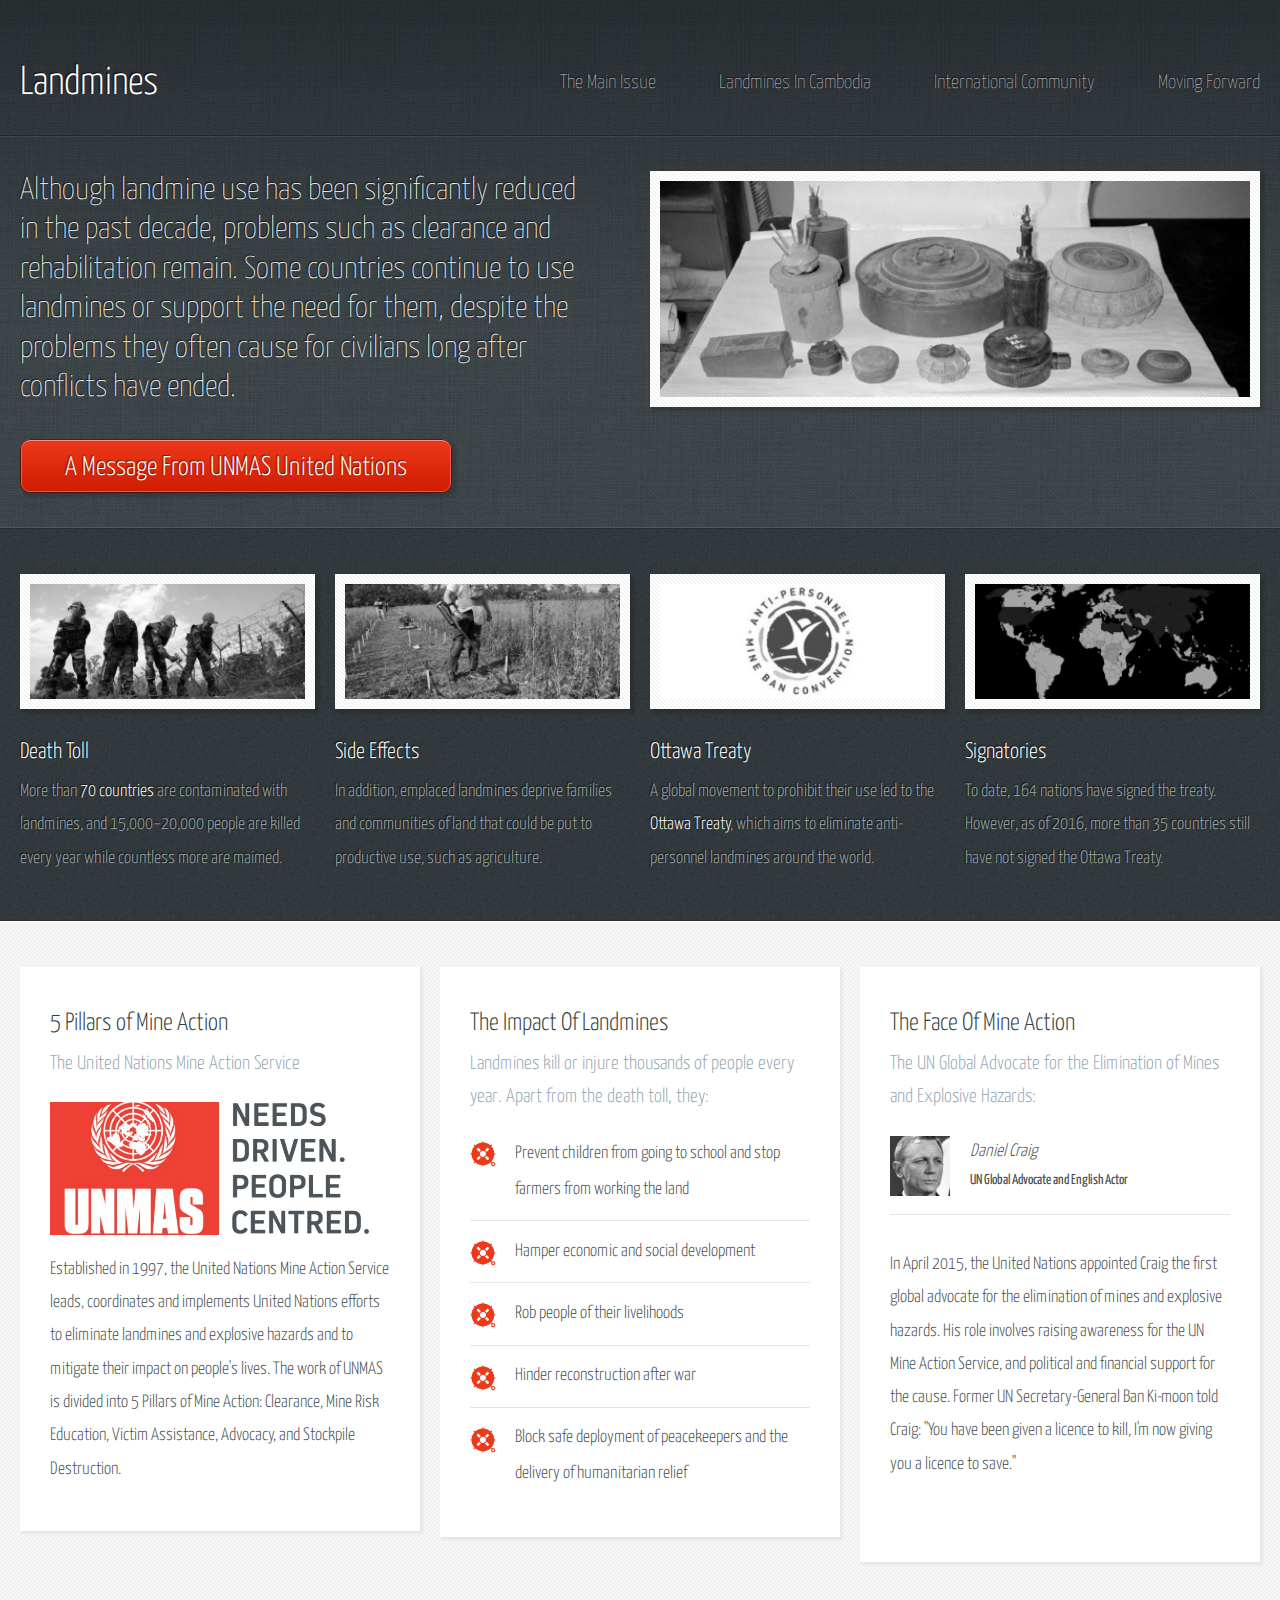
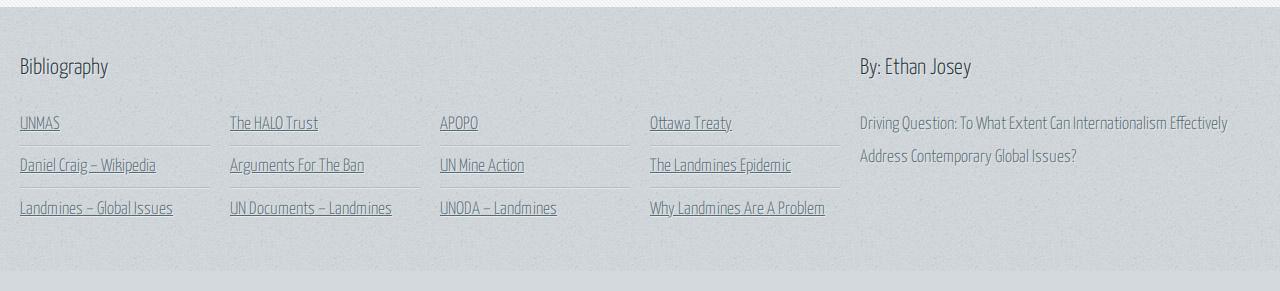
==== commit 0ef88ff8: "Update index.html" ====
--- a/index.html
+++ b/index.html
@@ -1,4 +1,3 @@
-<!DOCTYPE HTML>
 <html>
 	<head>
 		<title>Solving World Issues | Landmines</title>
@@ -122,7 +121,7 @@
 										<p>
 											Established in 1997, the United Nations Mine Action Service leads, coordinates and implements United Nations efforts to eliminate landmines and explosive hazards and to mitigate their impact on people's lives. The work of UNMAS is divided into 5 Pillars of Mine Action: Clearance, Mine Risk Education, Victim Assistance, Advocacy, and Stockpile Destruction.
 										</p>
-										</br>
+										
 									</section>
 
 							</div>
@@ -243,4 +242,4 @@
 			<script src="assets/js/main.js"></script>
 
 	</body>
-</html>+</html>
